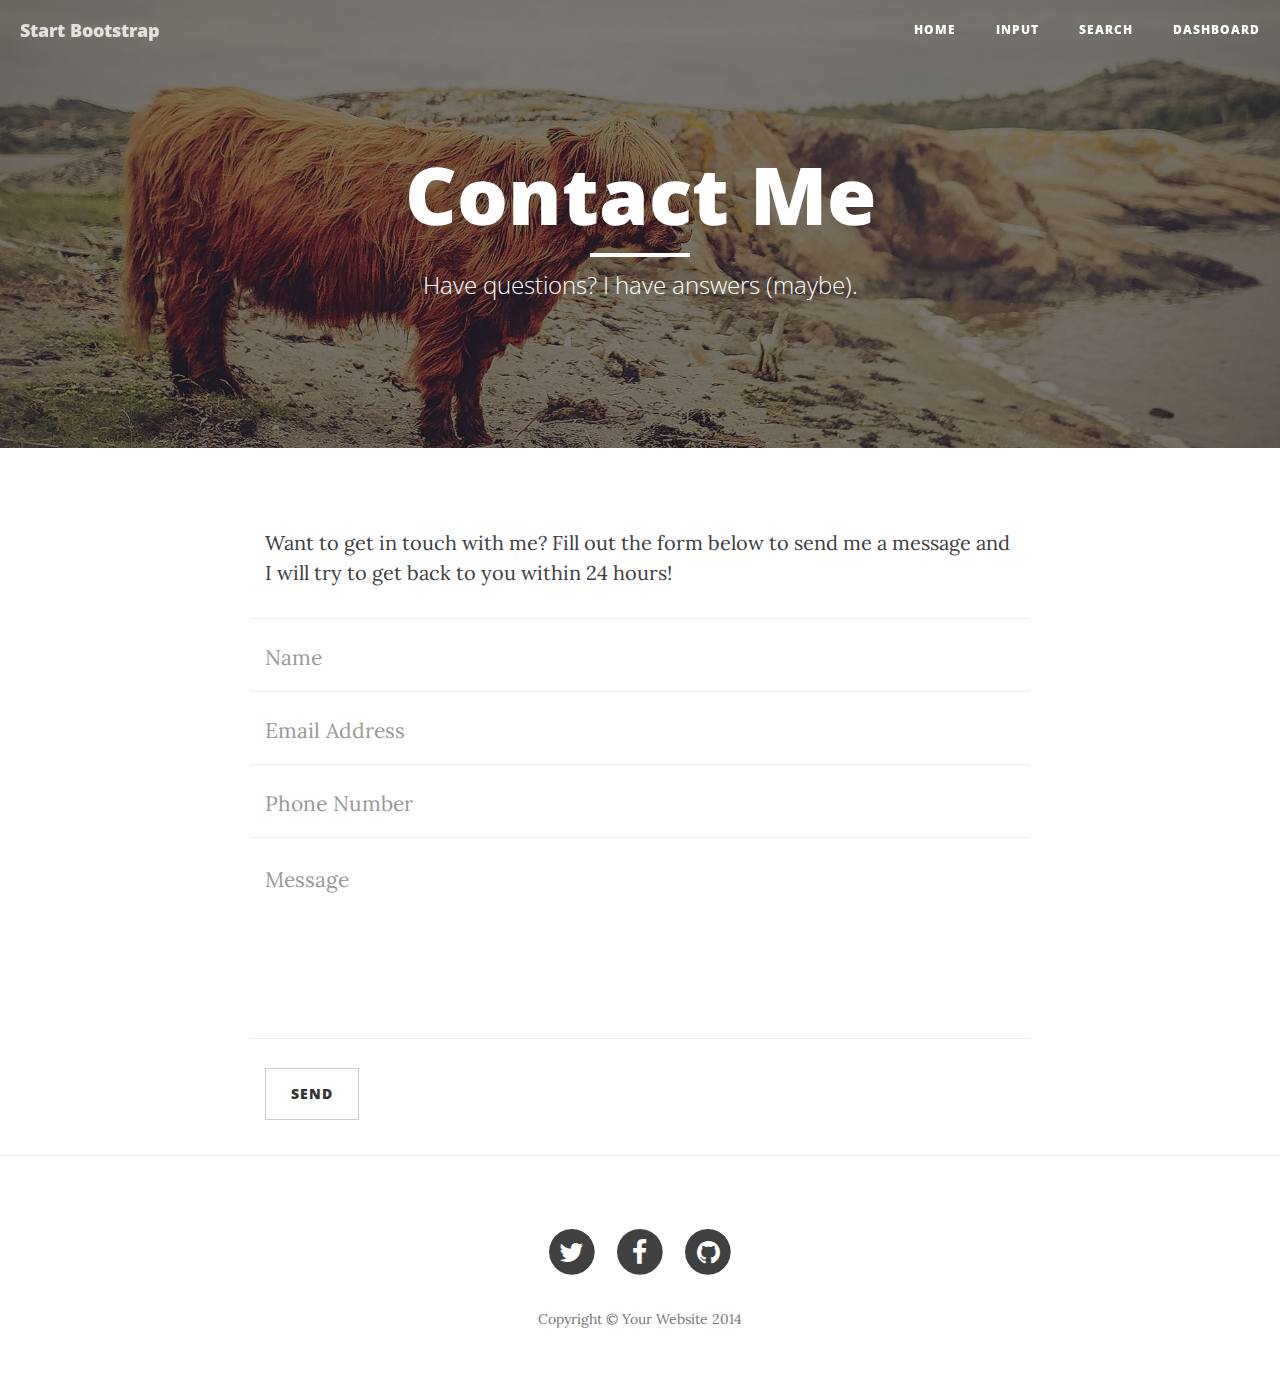
==== dashboard.html @ 0fe96e44 "Initial bootstrap project" ====
<!DOCTYPE html>
<html lang="en">

<head>

    <meta charset="utf-8">
    <meta http-equiv="X-UA-Compatible" content="IE=edge">
    <meta name="viewport" content="width=device-width, initial-scale=1">
    <meta name="description" content="">
    <meta name="author" content="">

    <title>Clean Blog - Contact</title>

    <!-- Bootstrap Core CSS -->
    <link href="css/bootstrap.min.css" rel="stylesheet">

    <!-- Custom CSS -->
    <link href="css/clean-blog.min.css" rel="stylesheet">

    <!-- Custom Fonts -->
    <link href="http://maxcdn.bootstrapcdn.com/font-awesome/4.1.0/css/font-awesome.min.css" rel="stylesheet" type="text/css">
    <link href='http://fonts.googleapis.com/css?family=Lora:400,700,400italic,700italic' rel='stylesheet' type='text/css'>
    <link href='http://fonts.googleapis.com/css?family=Open+Sans:300italic,400italic,600italic,700italic,800italic,400,300,600,700,800' rel='stylesheet' type='text/css'>

    <!-- HTML5 Shim and Respond.js IE8 support of HTML5 elements and media queries -->
    <!-- WARNING: Respond.js doesn't work if you view the page via file:// -->
    <!--[if lt IE 9]>
        <script src="https://oss.maxcdn.com/libs/html5shiv/3.7.0/html5shiv.js"></script>
        <script src="https://oss.maxcdn.com/libs/respond.js/1.4.2/respond.min.js"></script>
    <![endif]-->

</head>

<body>

    <!-- Navigation -->
    <nav class="navbar navbar-default navbar-custom navbar-fixed-top">
        <div class="container-fluid">
            <!-- Brand and toggle get grouped for better mobile display -->
            <div class="navbar-header page-scroll">
                <button type="button" class="navbar-toggle" data-toggle="collapse" data-target="#bs-example-navbar-collapse-1">
                    <span class="sr-only">Toggle navigation</span>
                    <span class="icon-bar"></span>
                    <span class="icon-bar"></span>
                    <span class="icon-bar"></span>
                </button>
                <a class="navbar-brand" href="index.html">Start Bootstrap</a>
            </div>

            <!-- Collect the nav links, forms, and other content for toggling -->
            <div class="collapse navbar-collapse" id="bs-example-navbar-collapse-1">
                <ul class="nav navbar-nav navbar-right">
                    <li>
                        <a href="index.html">Home</a>
                    </li>
                    <li>
                        <a href="input.html">Input</a>
                    </li>
                    <li>
                        <a href="search.html">Search</a>
                    </li>
                    <li>
                        <a href="dashboard.html">Dashboard</a>
                    </li>
                </ul>
            </div>
            <!-- /.navbar-collapse -->
        </div>
        <!-- /.container -->
    </nav>

    <!-- Page Header -->
    <!-- Set your background image for this header on the line below. -->
    <header class="intro-header" style="background-image: url('img/contact-bg.jpg')">
        <div class="container">
            <div class="row">
                <div class="col-lg-8 col-lg-offset-2 col-md-10 col-md-offset-1">
                    <div class="page-heading">
                        <h1>Contact Me</h1>
                        <hr class="small">
                        <span class="subheading">Have questions? I have answers (maybe).</span>
                    </div>
                </div>
            </div>
        </div>
    </header>

    <!-- Main Content -->
    <div class="container">
        <div class="row">
            <div class="col-lg-8 col-lg-offset-2 col-md-10 col-md-offset-1">
                <p>Want to get in touch with me? Fill out the form below to send me a message and I will try to get back to you within 24 hours!</p>
                <!-- Contact Form - Enter your email address on line 19 of the mail/contact_me.php file to make this form work. -->
                <!-- WARNING: Some web hosts do not allow emails to be sent through forms to common mail hosts like Gmail or Yahoo. It's recommended that you use a private domain email address! -->
                <!-- NOTE: To use the contact form, your site must be on a live web host with PHP! The form will not work locally! -->
                <form name="sentMessage" id="contactForm" novalidate>
                    <div class="row control-group">
                        <div class="form-group col-xs-12 floating-label-form-group controls">
                            <label>Name</label>
                            <input type="text" class="form-control" placeholder="Name" id="name" required data-validation-required-message="Please enter your name.">
                            <p class="help-block text-danger"></p>
                        </div>
                    </div>
                    <div class="row control-group">
                        <div class="form-group col-xs-12 floating-label-form-group controls">
                            <label>Email Address</label>
                            <input type="email" class="form-control" placeholder="Email Address" id="email" required data-validation-required-message="Please enter your email address.">
                            <p class="help-block text-danger"></p>
                        </div>
                    </div>
                    <div class="row control-group">
                        <div class="form-group col-xs-12 floating-label-form-group controls">
                            <label>Phone Number</label>
                            <input type="tel" class="form-control" placeholder="Phone Number" id="phone" required data-validation-required-message="Please enter your phone number.">
                            <p class="help-block text-danger"></p>
                        </div>
                    </div>
                    <div class="row control-group">
                        <div class="form-group col-xs-12 floating-label-form-group controls">
                            <label>Message</label>
                            <textarea rows="5" class="form-control" placeholder="Message" id="message" required data-validation-required-message="Please enter a message."></textarea>
                            <p class="help-block text-danger"></p>
                        </div>
                    </div>
                    <br>
                    <div id="success"></div>
                    <div class="row">
                        <div class="form-group col-xs-12">
                            <button type="submit" class="btn btn-default">Send</button>
                        </div>
                    </div>
                </form>
            </div>
        </div>
    </div>

    <hr>

    <!-- Footer -->
    <footer>
        <div class="container">
            <div class="row">
                <div class="col-lg-8 col-lg-offset-2 col-md-10 col-md-offset-1">
                    <ul class="list-inline text-center">
                        <li>
                            <a href="#">
                                <span class="fa-stack fa-lg">
                                    <i class="fa fa-circle fa-stack-2x"></i>
                                    <i class="fa fa-twitter fa-stack-1x fa-inverse"></i>
                                </span>
                            </a>
                        </li>
                        <li>
                            <a href="#">
                                <span class="fa-stack fa-lg">
                                    <i class="fa fa-circle fa-stack-2x"></i>
                                    <i class="fa fa-facebook fa-stack-1x fa-inverse"></i>
                                </span>
                            </a>
                        </li>
                        <li>
                            <a href="#">
                                <span class="fa-stack fa-lg">
                                    <i class="fa fa-circle fa-stack-2x"></i>
                                    <i class="fa fa-github fa-stack-1x fa-inverse"></i>
                                </span>
                            </a>
                        </li>
                    </ul>
                    <p class="copyright text-muted">Copyright &copy; Your Website 2014</p>
                </div>
            </div>
        </div>
    </footer>

    <!-- jQuery -->
    <script src="js/jquery.js"></script>

    <!-- Bootstrap Core JavaScript -->
    <script src="js/bootstrap.min.js"></script>

    <!-- Custom Theme JavaScript -->
    <script src="js/clean-blog.min.js"></script>

</body>

</html>
---- css/clean-blog.min.css ----
/*!
 * Clean Blog v1.0.0 (http://startbootstrap.com)
 * Copyright 2014 Start Bootstrap
 * Licensed under Apache 2.0 (https://github.com/IronSummitMedia/startbootstrap/blob/gh-pages/LICENSE)
 */

body{font-family:Lora,'Times New Roman',serif;font-size:20px;color:#404040}p{line-height:1.5;margin:30px 0}p a{text-decoration:underline}h1,h2,h3,h4,h5,h6{font-family:'Open Sans','Helvetica Neue',Helvetica,Arial,sans-serif;font-weight:800}a{color:#404040}a:hover,a:focus{color:#0085a1}a img:hover,a img:focus{cursor:zoom-in}blockquote{color:gray;font-style:italic}hr.small{max-width:100px;margin:15px auto;border-width:4px;border-color:#fff}.navbar-custom{position:absolute;top:0;left:0;width:100%;z-index:3;font-family:'Open Sans','Helvetica Neue',Helvetica,Arial,sans-serif}.navbar-custom .navbar-brand{font-weight:800}.navbar-custom .nav li a{text-transform:uppercase;font-size:12px;font-weight:800;letter-spacing:1px}@media only screen and (min-width:768px){.navbar-custom{background:0 0;border-bottom:1px solid transparent}.navbar-custom .navbar-brand{color:#fff;padding:20px}.navbar-custom .navbar-brand:hover,.navbar-custom .navbar-brand:focus{color:rgba(255,255,255,.8)}.navbar-custom .nav li a{color:#fff;padding:20px}.navbar-custom .nav li a:hover,.navbar-custom .nav li a:focus{color:rgba(255,255,255,.8)}}@media only screen and (min-width:1170px){.navbar-custom{-webkit-transition:background-color .3s;-moz-transition:background-color .3s;transition:background-color .3s;-webkit-transform:translate3d(0,0,0);-moz-transform:translate3d(0,0,0);-ms-transform:translate3d(0,0,0);-o-transform:translate3d(0,0,0);transform:translate3d(0,0,0);-webkit-backface-visibility:hidden;backface-visibility:hidden}.navbar-custom.is-fixed{position:fixed;top:-61px;background-color:rgba(255,255,255,.9);border-bottom:1px solid #f2f2f2;-webkit-transition:-webkit-transform .3s;-moz-transition:-moz-transform .3s;transition:transform .3s}.navbar-custom.is-fixed .navbar-brand{color:#404040}.navbar-custom.is-fixed .navbar-brand:hover,.navbar-custom.is-fixed .navbar-brand:focus{color:#0085a1}.navbar-custom.is-fixed .nav li a{color:#404040}.navbar-custom.is-fixed .nav li a:hover,.navbar-custom.is-fixed .nav li a:focus{color:#0085a1}.navbar-custom.is-visible{-webkit-transform:translate3d(0,100%,0);-moz-transform:translate3d(0,100%,0);-ms-transform:translate3d(0,100%,0);-o-transform:translate3d(0,100%,0);transform:translate3d(0,100%,0)}}.intro-header{background-color:gray;background:no-repeat center center;background-attachment:scroll;-webkit-background-size:cover;-moz-background-size:cover;background-size:cover;-o-background-size:cover;margin-bottom:50px}.intro-header .site-heading,.intro-header .post-heading,.intro-header .page-heading{padding:100px 0 50px;color:#fff}@media only screen and (min-width:768px){.intro-header .site-heading,.intro-header .post-heading,.intro-header .page-heading{padding:150px 0}}.intro-header .site-heading,.intro-header .page-heading{text-align:center}.intro-header .site-heading h1,.intro-header .page-heading h1{margin-top:0;font-size:50px}.intro-header .site-heading .subheading,.intro-header .page-heading .subheading{font-size:24px;line-height:1.1;display:block;font-family:'Open Sans','Helvetica Neue',Helvetica,Arial,sans-serif;font-weight:300;margin:10px 0 0}@media only screen and (min-width:768px){.intro-header .site-heading h1,.intro-header .page-heading h1{font-size:80px}}.intro-header .post-heading h1{font-size:35px}.intro-header .post-heading .subheading,.intro-header .post-heading .meta{line-height:1.1;display:block}.intro-header .post-heading .subheading{font-family:'Open Sans','Helvetica Neue',Helvetica,Arial,sans-serif;font-size:24px;margin:10px 0 30px;font-weight:600}.intro-header .post-heading .meta{font-family:Lora,'Times New Roman',serif;font-style:italic;font-weight:300;font-size:20px}.intro-header .post-heading .meta a{color:#fff}@media only screen and (min-width:768px){.intro-header .post-heading h1{font-size:55px}.intro-header .post-heading .subheading{font-size:30px}}.post-preview>a{color:#404040}.post-preview>a:hover,.post-preview>a:focus{text-decoration:none;color:#0085a1}.post-preview>a>.post-title{font-size:30px;margin-top:30px;margin-bottom:10px}.post-preview>a>.post-subtitle{margin:0;font-weight:300;margin-bottom:10px}.post-preview>.post-meta{color:gray;font-size:18px;font-style:italic;margin-top:0}.post-preview>.post-meta>a{text-decoration:none;color:#404040}.post-preview>.post-meta>a:hover,.post-preview>.post-meta>a:focus{color:#0085a1;text-decoration:underline}@media only screen and (min-width:768px){.post-preview>a>.post-title{font-size:36px}}.section-heading{font-size:36px;margin-top:60px;font-weight:700}.caption{text-align:center;font-size:14px;padding:10px;font-style:italic;margin:0;display:block;border-bottom-right-radius:5px;border-bottom-left-radius:5px}footer{padding:50px 0 65px}footer .list-inline{margin:0;padding:0}footer .copyright{font-size:14px;text-align:center;margin-bottom:0}.floating-label-form-group{font-size:14px;position:relative;margin-bottom:0;padding-bottom:.5em;border-bottom:1px solid #eee}.floating-label-form-group input,.floating-label-form-group textarea{z-index:1;position:relative;padding-right:0;padding-left:0;border:none;border-radius:0;font-size:1.5em;background:0 0;box-shadow:none!important;resize:none}.floating-label-form-group label{display:block;z-index:0;position:relative;top:2em;margin:0;font-size:.85em;line-height:1.764705882em;vertical-align:middle;vertical-align:baseline;opacity:0;-webkit-transition:top .3s ease,opacity .3s ease;-moz-transition:top .3s ease,opacity .3s ease;-ms-transition:top .3s ease,opacity .3s ease;transition:top .3s ease,opacity .3s ease}.floating-label-form-group::not(:first-child){padding-left:14px;border-left:1px solid #eee}.floating-label-form-group-with-value label{top:0;opacity:1}.floating-label-form-group-with-focus label{color:#0085a1}form .row:first-child .floating-label-form-group{border-top:1px solid #eee}.btn{font-family:'Open Sans','Helvetica Neue',Helvetica,Arial,sans-serif;text-transform:uppercase;font-size:14px;font-weight:800;letter-spacing:1px;border-radius:0;padding:15px 25px}.btn-lg{font-size:16px;padding:25px 35px}.btn-default:hover,.btn-default:focus{background-color:#0085a1;border:1px solid #0085a1;color:#fff}.pager{margin:20px 0 0}.pager li>a,.pager li>span{font-family:'Open Sans','Helvetica Neue',Helvetica,Arial,sans-serif;text-transform:uppercase;font-size:14px;font-weight:800;letter-spacing:1px;padding:15px 25px;background-color:#fff;border-radius:0}.pager li>a:hover,.pager li>a:focus{color:#fff;background-color:#0085a1;border:1px solid #0085a1}.pager .disabled>a,.pager .disabled>a:hover,.pager .disabled>a:focus,.pager .disabled>span{color:gray;background-color:#404040;cursor:not-allowed}::-moz-selection{color:#fff;text-shadow:none;background:#0085a1}::selection{color:#fff;text-shadow:none;background:#0085a1}img::selection{color:#fff;background:0 0}img::-moz-selection{color:#fff;background:0 0}body{webkit-tap-highlight-color:#0085a1}
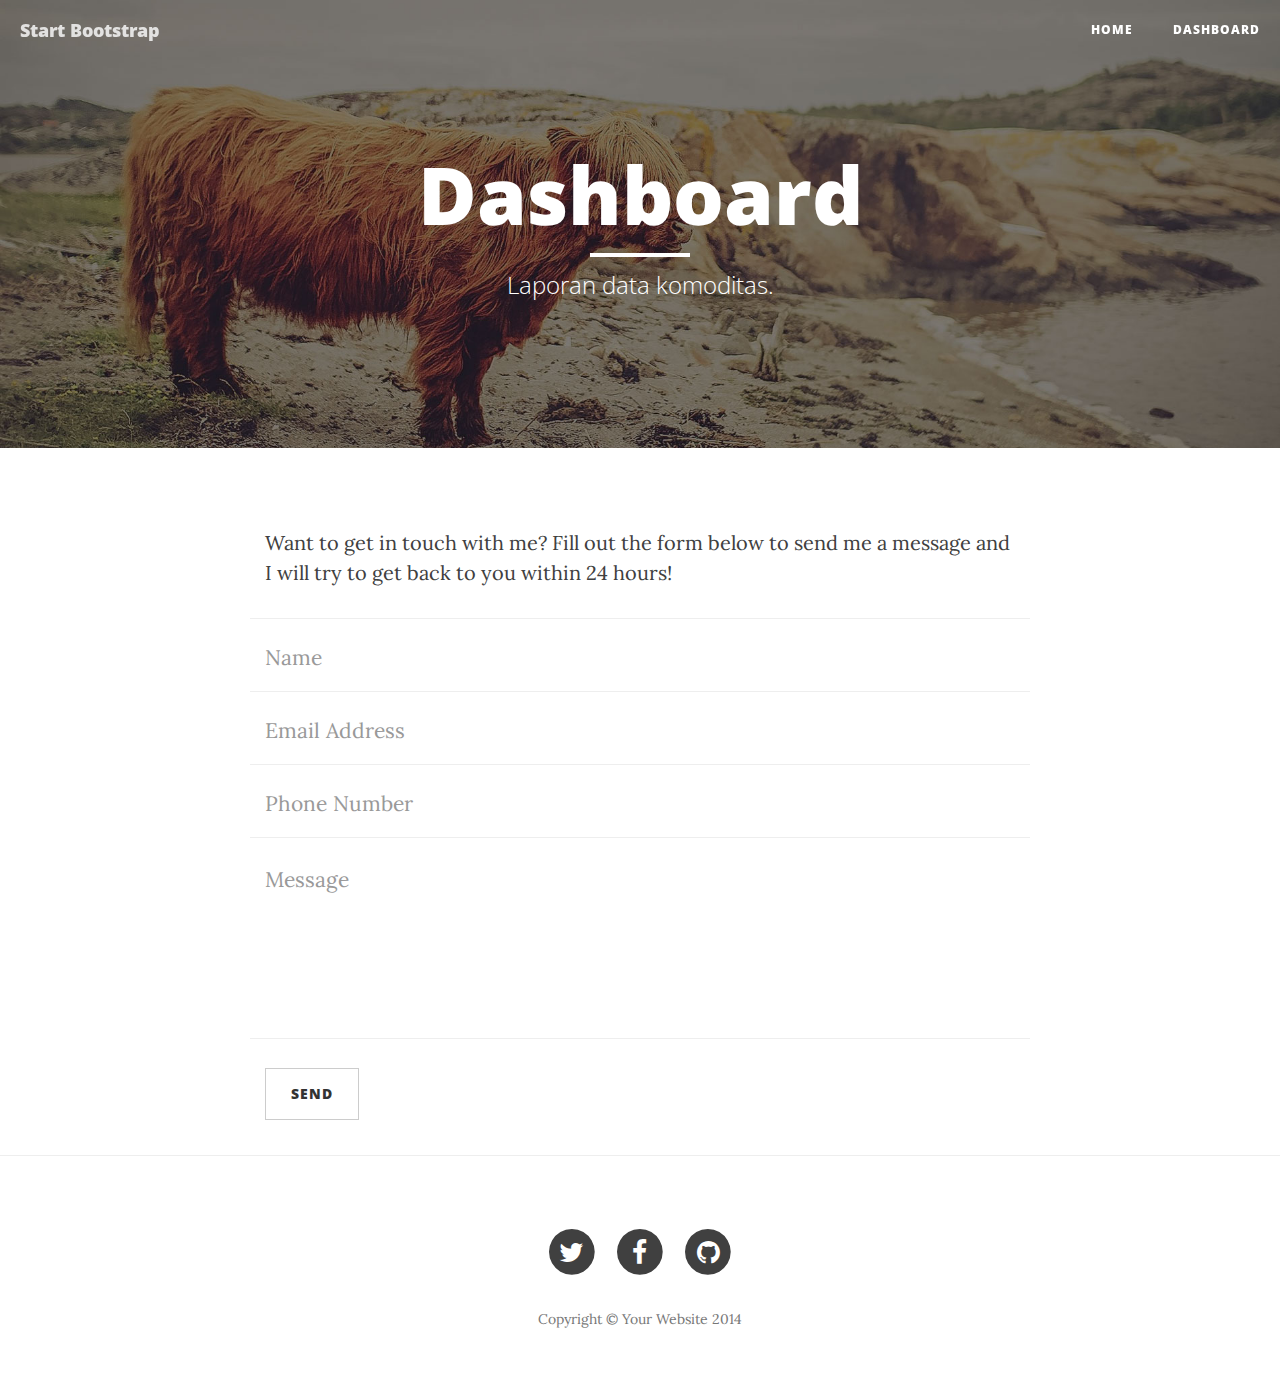
==== commit 11d4c55a: "Initiate homepage UI" ====
--- a/dashboard.html
+++ b/dashboard.html
@@ -9,7 +9,7 @@
     <meta name="description" content="">
     <meta name="author" content="">
 
-    <title>Clean Blog - Contact</title>
+    <title>Dashboard</title>
 
     <!-- Bootstrap Core CSS -->
     <link href="css/bootstrap.min.css" rel="stylesheet">
@@ -54,12 +54,6 @@
                         <a href="index.html">Home</a>
                     </li>
                     <li>
-                        <a href="input.html">Input</a>
-                    </li>
-                    <li>
-                        <a href="search.html">Search</a>
-                    </li>
-                    <li>
                         <a href="dashboard.html">Dashboard</a>
                     </li>
                 </ul>
@@ -76,9 +70,9 @@
             <div class="row">
                 <div class="col-lg-8 col-lg-offset-2 col-md-10 col-md-offset-1">
                     <div class="page-heading">
-                        <h1>Contact Me</h1>
+                        <h1>Dashboard</h1>
                         <hr class="small">
-                        <span class="subheading">Have questions? I have answers (maybe).</span>
+                        <span class="subheading">Laporan data komoditas.</span>
                     </div>
                 </div>
             </div>
--- a/css/clean-blog.min.css
+++ b/css/clean-blog.min.css
@@ -5,3 +5,20 @@
  */
 
 body{font-family:Lora,'Times New Roman',serif;font-size:20px;color:#404040}p{line-height:1.5;margin:30px 0}p a{text-decoration:underline}h1,h2,h3,h4,h5,h6{font-family:'Open Sans','Helvetica Neue',Helvetica,Arial,sans-serif;font-weight:800}a{color:#404040}a:hover,a:focus{color:#0085a1}a img:hover,a img:focus{cursor:zoom-in}blockquote{color:gray;font-style:italic}hr.small{max-width:100px;margin:15px auto;border-width:4px;border-color:#fff}.navbar-custom{position:absolute;top:0;left:0;width:100%;z-index:3;font-family:'Open Sans','Helvetica Neue',Helvetica,Arial,sans-serif}.navbar-custom .navbar-brand{font-weight:800}.navbar-custom .nav li a{text-transform:uppercase;font-size:12px;font-weight:800;letter-spacing:1px}@media only screen and (min-width:768px){.navbar-custom{background:0 0;border-bottom:1px solid transparent}.navbar-custom .navbar-brand{color:#fff;padding:20px}.navbar-custom .navbar-brand:hover,.navbar-custom .navbar-brand:focus{color:rgba(255,255,255,.8)}.navbar-custom .nav li a{color:#fff;padding:20px}.navbar-custom .nav li a:hover,.navbar-custom .nav li a:focus{color:rgba(255,255,255,.8)}}@media only screen and (min-width:1170px){.navbar-custom{-webkit-transition:background-color .3s;-moz-transition:background-color .3s;transition:background-color .3s;-webkit-transform:translate3d(0,0,0);-moz-transform:translate3d(0,0,0);-ms-transform:translate3d(0,0,0);-o-transform:translate3d(0,0,0);transform:translate3d(0,0,0);-webkit-backface-visibility:hidden;backface-visibility:hidden}.navbar-custom.is-fixed{position:fixed;top:-61px;background-color:rgba(255,255,255,.9);border-bottom:1px solid #f2f2f2;-webkit-transition:-webkit-transform .3s;-moz-transition:-moz-transform .3s;transition:transform .3s}.navbar-custom.is-fixed .navbar-brand{color:#404040}.navbar-custom.is-fixed .navbar-brand:hover,.navbar-custom.is-fixed .navbar-brand:focus{color:#0085a1}.navbar-custom.is-fixed .nav li a{color:#404040}.navbar-custom.is-fixed .nav li a:hover,.navbar-custom.is-fixed .nav li a:focus{color:#0085a1}.navbar-custom.is-visible{-webkit-transform:translate3d(0,100%,0);-moz-transform:translate3d(0,100%,0);-ms-transform:translate3d(0,100%,0);-o-transform:translate3d(0,100%,0);transform:translate3d(0,100%,0)}}.intro-header{background-color:gray;background:no-repeat center center;background-attachment:scroll;-webkit-background-size:cover;-moz-background-size:cover;background-size:cover;-o-background-size:cover;margin-bottom:50px}.intro-header .site-heading,.intro-header .post-heading,.intro-header .page-heading{padding:100px 0 50px;color:#fff}@media only screen and (min-width:768px){.intro-header .site-heading,.intro-header .post-heading,.intro-header .page-heading{padding:150px 0}}.intro-header .site-heading,.intro-header .page-heading{text-align:center}.intro-header .site-heading h1,.intro-header .page-heading h1{margin-top:0;font-size:50px}.intro-header .site-heading .subheading,.intro-header .page-heading .subheading{font-size:24px;line-height:1.1;display:block;font-family:'Open Sans','Helvetica Neue',Helvetica,Arial,sans-serif;font-weight:300;margin:10px 0 0}@media only screen and (min-width:768px){.intro-header .site-heading h1,.intro-header .page-heading h1{font-size:80px}}.intro-header .post-heading h1{font-size:35px}.intro-header .post-heading .subheading,.intro-header .post-heading .meta{line-height:1.1;display:block}.intro-header .post-heading .subheading{font-family:'Open Sans','Helvetica Neue',Helvetica,Arial,sans-serif;font-size:24px;margin:10px 0 30px;font-weight:600}.intro-header .post-heading .meta{font-family:Lora,'Times New Roman',serif;font-style:italic;font-weight:300;font-size:20px}.intro-header .post-heading .meta a{color:#fff}@media only screen and (min-width:768px){.intro-header .post-heading h1{font-size:55px}.intro-header .post-heading .subheading{font-size:30px}}.post-preview>a{color:#404040}.post-preview>a:hover,.post-preview>a:focus{text-decoration:none;color:#0085a1}.post-preview>a>.post-title{font-size:30px;margin-top:30px;margin-bottom:10px}.post-preview>a>.post-subtitle{margin:0;font-weight:300;margin-bottom:10px}.post-preview>.post-meta{color:gray;font-size:18px;font-style:italic;margin-top:0}.post-preview>.post-meta>a{text-decoration:none;color:#404040}.post-preview>.post-meta>a:hover,.post-preview>.post-meta>a:focus{color:#0085a1;text-decoration:underline}@media only screen and (min-width:768px){.post-preview>a>.post-title{font-size:36px}}.section-heading{font-size:36px;margin-top:60px;font-weight:700}.caption{text-align:center;font-size:14px;padding:10px;font-style:italic;margin:0;display:block;border-bottom-right-radius:5px;border-bottom-left-radius:5px}footer{padding:50px 0 65px}footer .list-inline{margin:0;padding:0}footer .copyright{font-size:14px;text-align:center;margin-bottom:0}.floating-label-form-group{font-size:14px;position:relative;margin-bottom:0;padding-bottom:.5em;border-bottom:1px solid #eee}.floating-label-form-group input,.floating-label-form-group textarea{z-index:1;position:relative;padding-right:0;padding-left:0;border:none;border-radius:0;font-size:1.5em;background:0 0;box-shadow:none!important;resize:none}.floating-label-form-group label{display:block;z-index:0;position:relative;top:2em;margin:0;font-size:.85em;line-height:1.764705882em;vertical-align:middle;vertical-align:baseline;opacity:0;-webkit-transition:top .3s ease,opacity .3s ease;-moz-transition:top .3s ease,opacity .3s ease;-ms-transition:top .3s ease,opacity .3s ease;transition:top .3s ease,opacity .3s ease}.floating-label-form-group::not(:first-child){padding-left:14px;border-left:1px solid #eee}.floating-label-form-group-with-value label{top:0;opacity:1}.floating-label-form-group-with-focus label{color:#0085a1}form .row:first-child .floating-label-form-group{border-top:1px solid #eee}.btn{font-family:'Open Sans','Helvetica Neue',Helvetica,Arial,sans-serif;text-transform:uppercase;font-size:14px;font-weight:800;letter-spacing:1px;border-radius:0;padding:15px 25px}.btn-lg{font-size:16px;padding:25px 35px}.btn-default:hover,.btn-default:focus{background-color:#0085a1;border:1px solid #0085a1;color:#fff}.pager{margin:20px 0 0}.pager li>a,.pager li>span{font-family:'Open Sans','Helvetica Neue',Helvetica,Arial,sans-serif;text-transform:uppercase;font-size:14px;font-weight:800;letter-spacing:1px;padding:15px 25px;background-color:#fff;border-radius:0}.pager li>a:hover,.pager li>a:focus{color:#fff;background-color:#0085a1;border:1px solid #0085a1}.pager .disabled>a,.pager .disabled>a:hover,.pager .disabled>a:focus,.pager .disabled>span{color:gray;background-color:#404040;cursor:not-allowed}::-moz-selection{color:#fff;text-shadow:none;background:#0085a1}::selection{color:#fff;text-shadow:none;background:#0085a1}img::selection{color:#fff;background:0 0}img::-moz-selection{color:#fff;background:0 0}body{webkit-tap-highlight-color:#0085a1}
+
+//auto search
+.autocomplete-wrapper { margin: 44px auto 44px; max-width: 600px; }
+.autocomplete-wrapper label { display: block; margin-bottom: .75em; color: #3f4e5e; font-size: 1.25em; }
+.autocomplete-wrapper .text-field { padding: 0 15px; width: 100%; height: 40px; border: 1px solid #CBD3DD; font-size: 1.125em; }
+.autocomplete-wrapper ::-webkit-input-placeholder { color: #CBD3DD; font-style: italic; font-size: 18px; }
+.autocomplete-wrapper :-moz-placeholder { color: #CBD3DD; font-style: italic; font-size: 18px; }
+.autocomplete-wrapper ::-moz-placeholder { color: #CBD3DD; font-style: italic; font-size: 18px; }
+.autocomplete-wrapper :-ms-input-placeholder { color: #CBD3DD; font-style: italic; font-size: 18px; }
+
+.autocomplete-suggestions { overflow: auto; border: 1px solid #CBD3DD; background: #FFF; }
+
+.autocomplete-suggestion { overflow: hidden; padding: 5px 15px; white-space: nowrap; }
+
+.autocomplete-selected { background: #F0F0F0; }
+
+.autocomplete-suggestions strong { color: #029cca; font-weight: normal; }
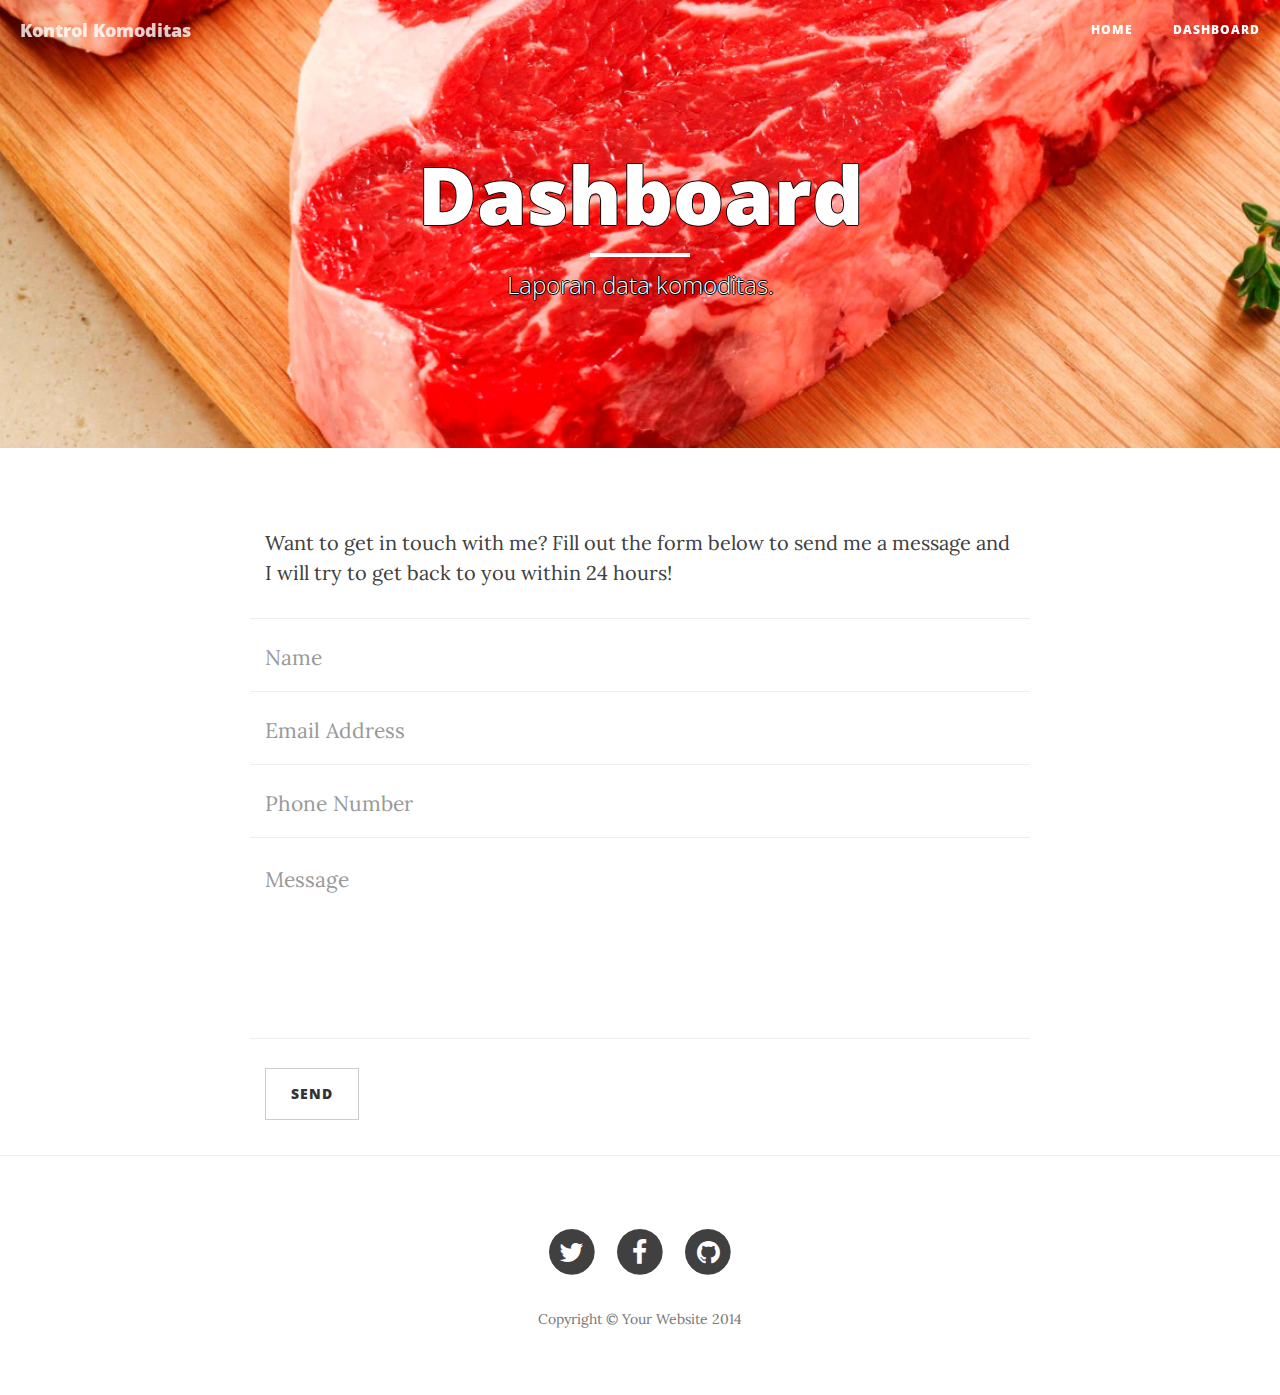
==== commit 2ddb2944: "Edit default bootstrap text and image" ====
--- a/dashboard.html
+++ b/dashboard.html
@@ -15,7 +15,7 @@
     <link href="css/bootstrap.min.css" rel="stylesheet">
 
     <!-- Custom CSS -->
-    <link href="css/clean-blog.min.css" rel="stylesheet">
+    <link href="css/clean-blog.css" rel="stylesheet">
 
     <!-- Custom Fonts -->
     <link href="http://maxcdn.bootstrapcdn.com/font-awesome/4.1.0/css/font-awesome.min.css" rel="stylesheet" type="text/css">
@@ -44,7 +44,7 @@
                     <span class="icon-bar"></span>
                     <span class="icon-bar"></span>
                 </button>
-                <a class="navbar-brand" href="index.html">Start Bootstrap</a>
+                <a class="navbar-brand" href="index.html">Kontrol Komoditas</a>
             </div>
 
             <!-- Collect the nav links, forms, and other content for toggling -->
@@ -65,7 +65,7 @@
 
     <!-- Page Header -->
     <!-- Set your background image for this header on the line below. -->
-    <header class="intro-header" style="background-image: url('img/contact-bg.jpg')">
+    <header class="intro-header" style="background-image: url('img/dashboard.jpg')">
         <div class="container">
             <div class="row">
                 <div class="col-lg-8 col-lg-offset-2 col-md-10 col-md-offset-1">
--- a/css/clean-blog.css
+++ b/css/clean-blog.css
@@ -0,0 +1,422 @@
+/*!
+ * Clean Blog v1.0.0 (http://startbootstrap.com)
+ * Copyright 2014 Start Bootstrap
+ * Licensed under Apache 2.0 (https://github.com/IronSummitMedia/startbootstrap/blob/gh-pages/LICENSE)
+ */
+
+body {
+  font-family: 'Lora', 'Times New Roman', serif;
+  font-size: 20px;
+  color: #404040;
+}
+p {
+  line-height: 1.5;
+  margin: 30px 0;
+}
+p a {
+  text-decoration: underline;
+}
+h1,
+h2,
+h3,
+h4,
+h5,
+h6 {
+  font-family: 'Open Sans', 'Helvetica Neue', Helvetica, Arial, sans-serif;
+  font-weight: 800;
+}
+a {
+  color: #404040;
+}
+a:hover,
+a:focus {
+  color: #0085a1;
+}
+a img:hover,
+a img:focus {
+  cursor: zoom-in;
+}
+blockquote {
+  color: #808080;
+  font-style: italic;
+}
+hr.small {
+  max-width: 100px;
+  margin: 15px auto;
+  border-width: 4px;
+  border-color: white;
+}
+.navbar-custom {
+  position: absolute;
+  top: 0;
+  left: 0;
+  width: 100%;
+  z-index: 3;
+  font-family: 'Open Sans', 'Helvetica Neue', Helvetica, Arial, sans-serif;
+}
+.navbar-custom .navbar-brand {
+  font-weight: 800;
+}
+.navbar-custom .nav li a {
+  text-transform: uppercase;
+  font-size: 12px;
+  font-weight: 800;
+  letter-spacing: 1px;
+}
+@media only screen and (min-width: 768px) {
+  .navbar-custom {
+    background: transparent;
+    border-bottom: 1px solid transparent;
+  }
+  .navbar-custom .navbar-brand {
+    color: white;
+    padding: 20px;
+  }
+  .navbar-custom .navbar-brand:hover,
+  .navbar-custom .navbar-brand:focus {
+    color: rgba(255, 255, 255, 0.8);
+  }
+  .navbar-custom .nav li a {
+    color: white;
+    padding: 20px;
+  }
+  .navbar-custom .nav li a:hover,
+  .navbar-custom .nav li a:focus {
+    color: rgba(255, 255, 255, 0.8);
+  }
+}
+@media only screen and (min-width: 1170px) {
+  .navbar-custom {
+    -webkit-transition: background-color 0.3s;
+    -moz-transition: background-color 0.3s;
+    transition: background-color 0.3s;
+    /* Force Hardware Acceleration in WebKit */
+    -webkit-transform: translate3d(0, 0, 0);
+    -moz-transform: translate3d(0, 0, 0);
+    -ms-transform: translate3d(0, 0, 0);
+    -o-transform: translate3d(0, 0, 0);
+    transform: translate3d(0, 0, 0);
+    -webkit-backface-visibility: hidden;
+    backface-visibility: hidden;
+  }
+  .navbar-custom.is-fixed {
+    /* when the user scrolls down, we hide the header right above the viewport */
+    position: fixed;
+    top: -61px;
+    background-color: rgba(255, 255, 255, 0.9);
+    border-bottom: 1px solid #f2f2f2;
+    -webkit-transition: -webkit-transform 0.3s;
+    -moz-transition: -moz-transform 0.3s;
+    transition: transform 0.3s;
+  }
+  .navbar-custom.is-fixed .navbar-brand {
+    color: #404040;
+  }
+  .navbar-custom.is-fixed .navbar-brand:hover,
+  .navbar-custom.is-fixed .navbar-brand:focus {
+    color: #0085a1;
+  }
+  .navbar-custom.is-fixed .nav li a {
+    color: #404040;
+  }
+  .navbar-custom.is-fixed .nav li a:hover,
+  .navbar-custom.is-fixed .nav li a:focus {
+    color: #0085a1;
+  }
+  .navbar-custom.is-visible {
+    /* if the user changes the scrolling direction, we show the header */
+    -webkit-transform: translate3d(0, 100%, 0);
+    -moz-transform: translate3d(0, 100%, 0);
+    -ms-transform: translate3d(0, 100%, 0);
+    -o-transform: translate3d(0, 100%, 0);
+    transform: translate3d(0, 100%, 0);
+  }
+}
+.intro-header {
+  background-color: #808080;
+  background: no-repeat center center;
+  background-attachment: scroll;
+  -webkit-background-size: cover;
+  -moz-background-size: cover;
+  background-size: cover;
+  -o-background-size: cover;
+  margin-bottom: 50px;
+}
+.intro-header .site-heading,
+.intro-header .post-heading,
+.intro-header .page-heading {
+  padding: 100px 0 50px;
+  color: white;
+  text-shadow: -1px 0 black, 0 1px black, 1px 0 black, 0 -1px black;
+}
+@media only screen and (min-width: 768px) {
+  .intro-header .site-heading,
+  .intro-header .post-heading,
+  .intro-header .page-heading {
+    padding: 150px 0;
+  }
+}
+.intro-header .site-heading,
+.intro-header .page-heading {
+  text-align: center;
+}
+.intro-header .site-heading h1,
+.intro-header .page-heading h1 {
+  margin-top: 0;
+  font-size: 50px;
+}
+.intro-header .site-heading .subheading,
+.intro-header .page-heading .subheading {
+  font-size: 24px;
+  line-height: 1.1;
+  display: block;
+  font-family: 'Open Sans', 'Helvetica Neue', Helvetica, Arial, sans-serif;
+  font-weight: 300;
+  margin: 10px 0 0;
+}
+@media only screen and (min-width: 768px) {
+  .intro-header .site-heading h1,
+  .intro-header .page-heading h1 {
+    font-size: 80px;
+  }
+}
+.intro-header .post-heading h1 {
+  font-size: 35px;
+}
+.intro-header .post-heading .subheading,
+.intro-header .post-heading .meta {
+  line-height: 1.1;
+  display: block;
+}
+.intro-header .post-heading .subheading {
+  font-family: 'Open Sans', 'Helvetica Neue', Helvetica, Arial, sans-serif;
+  font-size: 24px;
+  margin: 10px 0 30px;
+  font-weight: 600;
+}
+.intro-header .post-heading .meta {
+  font-family: 'Lora', 'Times New Roman', serif;
+  font-style: italic;
+  font-weight: 300;
+  font-size: 20px;
+}
+.intro-header .post-heading .meta a {
+  color: white;
+}
+@media only screen and (min-width: 768px) {
+  .intro-header .post-heading h1 {
+    font-size: 55px;
+  }
+  .intro-header .post-heading .subheading {
+    font-size: 30px;
+  }
+}
+.post-preview > a {
+  color: #404040;
+}
+.post-preview > a:hover,
+.post-preview > a:focus {
+  text-decoration: none;
+  color: #0085a1;
+}
+.post-preview > a > .post-title {
+  font-size: 30px;
+  margin-top: 30px;
+  margin-bottom: 10px;
+}
+.post-preview > a > .post-subtitle {
+  margin: 0;
+  font-weight: 300;
+  margin-bottom: 10px;
+}
+.post-preview > .post-meta {
+  color: #808080;
+  font-size: 18px;
+  font-style: italic;
+  margin-top: 0;
+}
+.post-preview > .post-meta > a {
+  text-decoration: none;
+  color: #404040;
+}
+.post-preview > .post-meta > a:hover,
+.post-preview > .post-meta > a:focus {
+  color: #0085a1;
+  text-decoration: underline;
+}
+@media only screen and (min-width: 768px) {
+  .post-preview > a > .post-title {
+    font-size: 36px;
+  }
+}
+.section-heading {
+  font-size: 36px;
+  margin-top: 60px;
+  font-weight: 700;
+}
+.caption {
+  text-align: center;
+  font-size: 14px;
+  padding: 10px;
+  font-style: italic;
+  margin: 0;
+  display: block;
+  border-bottom-right-radius: 5px;
+  border-bottom-left-radius: 5px;
+}
+footer {
+  padding: 50px 0 65px;
+}
+footer .list-inline {
+  margin: 0;
+  padding: 0;
+}
+footer .copyright {
+  font-size: 14px;
+  text-align: center;
+  margin-bottom: 0;
+}
+.floating-label-form-group {
+  font-size: 14px;
+  position: relative;
+  margin-bottom: 0;
+  padding-bottom: 0.5em;
+  border-bottom: 1px solid #eeeeee;
+}
+.floating-label-form-group input,
+.floating-label-form-group textarea {
+  z-index: 1;
+  position: relative;
+  padding-right: 0;
+  padding-left: 0;
+  border: none;
+  border-radius: 0;
+  font-size: 1.5em;
+  background: none;
+  box-shadow: none !important;
+  resize: none;
+}
+.floating-label-form-group label {
+  display: block;
+  z-index: 0;
+  position: relative;
+  top: 2em;
+  margin: 0;
+  font-size: 0.85em;
+  line-height: 1.764705882em;
+  vertical-align: middle;
+  vertical-align: baseline;
+  opacity: 0;
+  -webkit-transition: top 0.3s ease,opacity 0.3s ease;
+  -moz-transition: top 0.3s ease,opacity 0.3s ease;
+  -ms-transition: top 0.3s ease,opacity 0.3s ease;
+  transition: top 0.3s ease,opacity 0.3s ease;
+}
+.floating-label-form-group::not(:first-child) {
+  padding-left: 14px;
+  border-left: 1px solid #eeeeee;
+}
+.floating-label-form-group-with-value label {
+  top: 0;
+  opacity: 1;
+}
+.floating-label-form-group-with-focus label {
+  color: #0085a1;
+}
+form .row:first-child .floating-label-form-group {
+  border-top: 1px solid #eeeeee;
+}
+.btn {
+  font-family: 'Open Sans', 'Helvetica Neue', Helvetica, Arial, sans-serif;
+  text-transform: uppercase;
+  font-size: 14px;
+  font-weight: 800;
+  letter-spacing: 1px;
+  border-radius: 0;
+  padding: 15px 25px;
+}
+.btn-lg {
+  font-size: 16px;
+  padding: 25px 35px;
+}
+.btn-default:hover,
+.btn-default:focus {
+  background-color: #0085a1;
+  border: 1px solid #0085a1;
+  color: white;
+}
+.pager {
+  margin: 20px 0 0;
+}
+.pager li > a,
+.pager li > span {
+  font-family: 'Open Sans', 'Helvetica Neue', Helvetica, Arial, sans-serif;
+  text-transform: uppercase;
+  font-size: 14px;
+  font-weight: 800;
+  letter-spacing: 1px;
+  padding: 15px 25px;
+  background-color: white;
+  border-radius: 0;
+}
+.pager li > a:hover,
+.pager li > a:focus {
+  color: white;
+  background-color: #0085a1;
+  border: 1px solid #0085a1;
+}
+.pager .disabled > a,
+.pager .disabled > a:hover,
+.pager .disabled > a:focus,
+.pager .disabled > span {
+  color: #808080;
+  background-color: #404040;
+  cursor: not-allowed;
+}
+::-moz-selection {
+  color: white;
+  text-shadow: none;
+  background: #0085a1;
+}
+::selection {
+  color: white;
+  text-shadow: none;
+  background: #0085a1;
+}
+img::selection {
+  color: white;
+  background: transparent;
+}
+img::-moz-selection {
+  color: white;
+  background: transparent;
+}
+body {
+  webkit-tap-highlight-color: #0085a1;
+}
+
+.transparentButton {
+    background-color: Transparent;
+    background-repeat:no-repeat;
+    border: none;
+    cursor:pointer;
+    overflow: hidden;
+    outline:none;
+}
+
+//auto search
+.autocomplete-wrapper { margin: 44px auto 44px; max-width: 600px; }
+.autocomplete-wrapper label { display: block; margin-bottom: .75em; color: #3f4e5e; font-size: 1.25em; }
+.autocomplete-wrapper .text-field { padding: 0 15px; width: 100%; height: 40px; border: 1px solid #CBD3DD; font-size: 1.125em; }
+.autocomplete-wrapper ::-webkit-input-placeholder { color: #CBD3DD; font-style: italic; font-size: 18px; }
+.autocomplete-wrapper :-moz-placeholder { color: #CBD3DD; font-style: italic; font-size: 18px; }
+.autocomplete-wrapper ::-moz-placeholder { color: #CBD3DD; font-style: italic; font-size: 18px; }
+.autocomplete-wrapper :-ms-input-placeholder { color: #CBD3DD; font-style: italic; font-size: 18px; }
+
+.autocomplete-suggestions { overflow: auto; border: 1px solid #CBD3DD; background: #FFF; }
+
+.autocomplete-suggestion { overflow: hidden; padding: 5px 15px; white-space: nowrap; }
+
+.autocomplete-selected { background: #F0F0F0; }
+
+.autocomplete-suggestions strong { color: #029cca; font-weight: normal; }
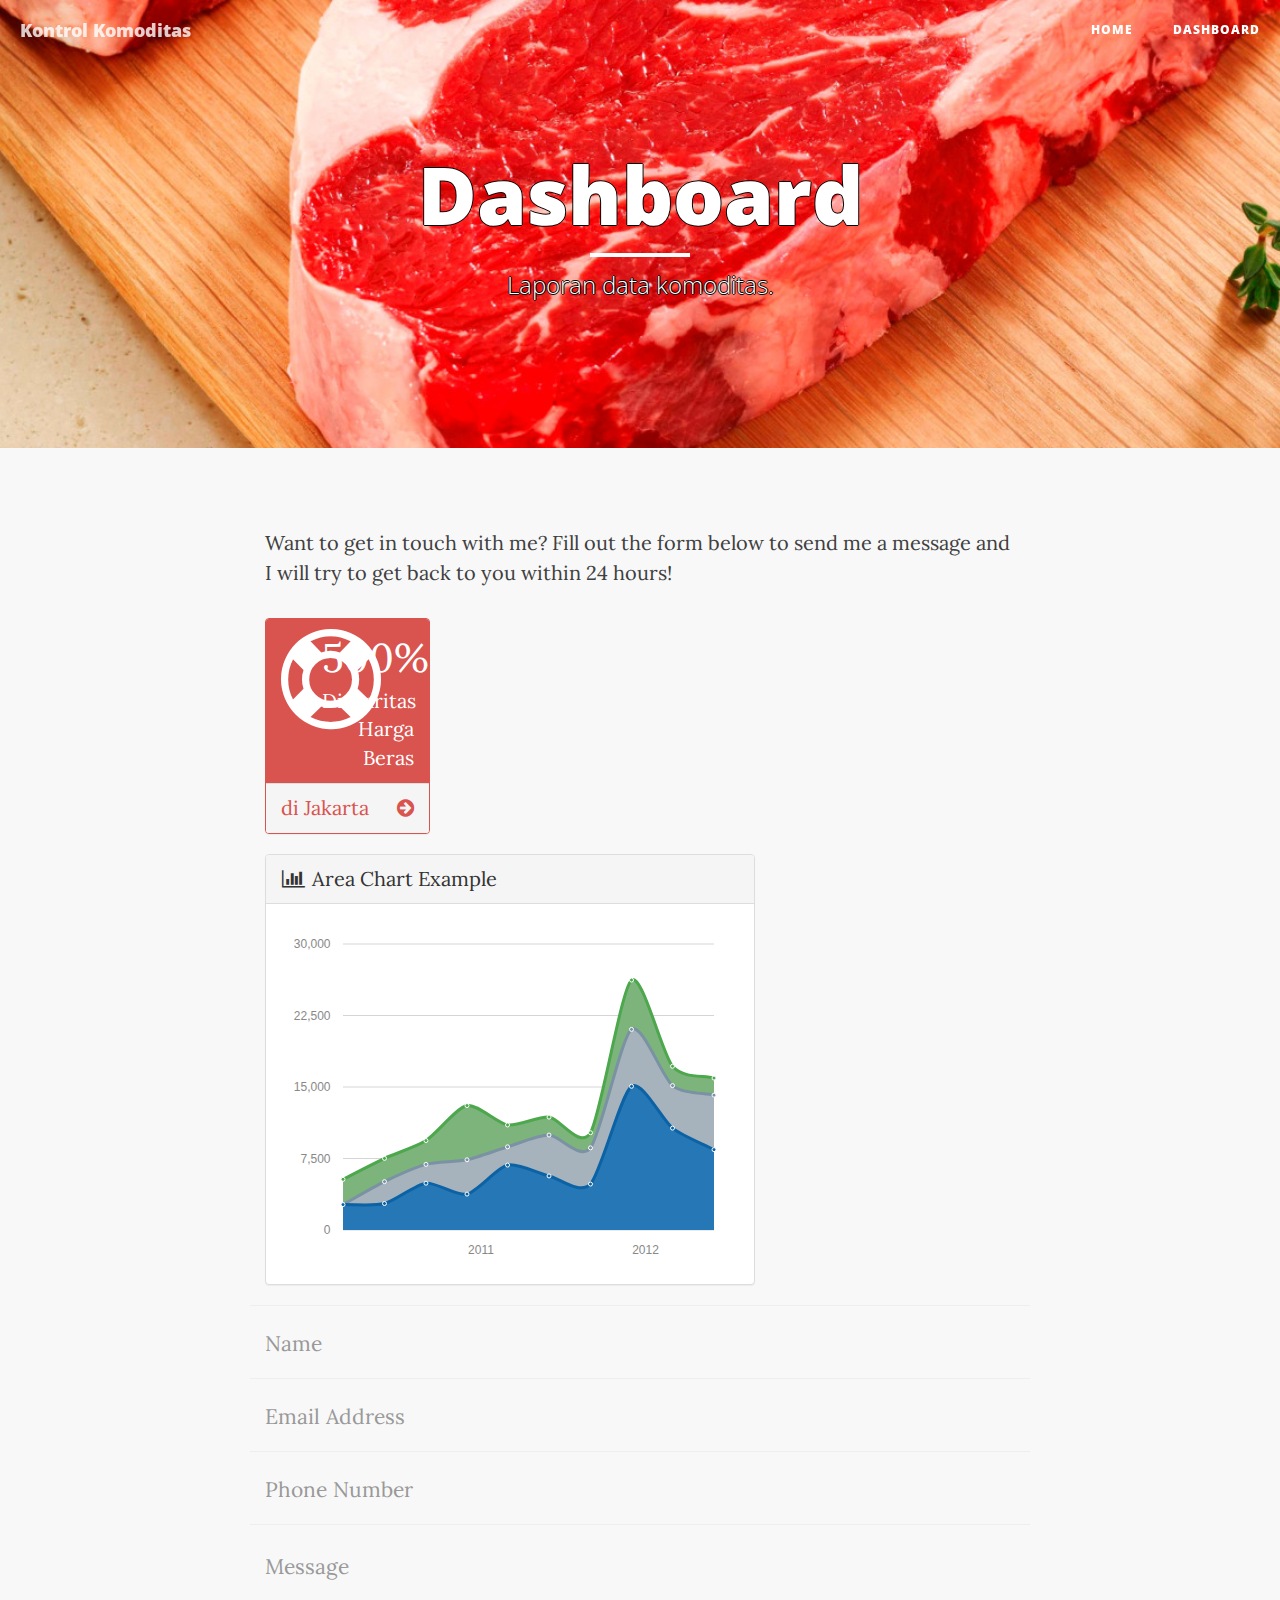
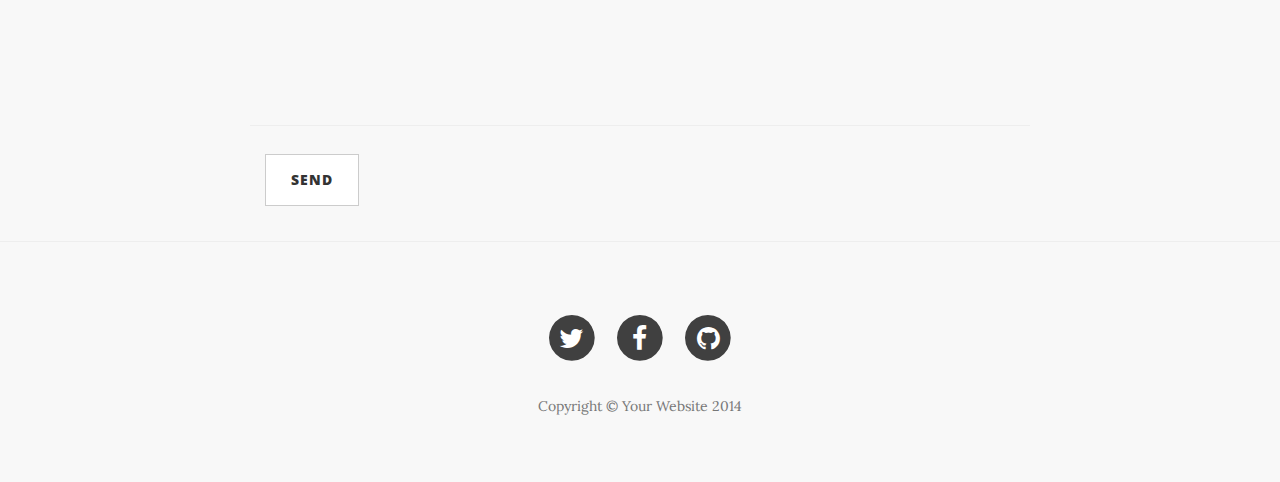
==== commit 741dbcfa: "morrisjs in dashboard" ====
--- a/dashboard.html
+++ b/dashboard.html
@@ -21,6 +21,10 @@
     <link href="http://maxcdn.bootstrapcdn.com/font-awesome/4.1.0/css/font-awesome.min.css" rel="stylesheet" type="text/css">
     <link href='http://fonts.googleapis.com/css?family=Lora:400,700,400italic,700italic' rel='stylesheet' type='text/css'>
     <link href='http://fonts.googleapis.com/css?family=Open+Sans:300italic,400italic,600italic,700italic,800italic,400,300,600,700,800' rel='stylesheet' type='text/css'>
+
+    <!-- Morris Charts CSS -->
+    <link href="morrisjs/morris.css" rel="stylesheet">
+    <link href="css/sb-admin-2.css" rel="stylesheet">
 
     <!-- HTML5 Shim and Respond.js IE8 support of HTML5 elements and media queries -->
     <!-- WARNING: Respond.js doesn't work if you view the page via file:// -->
@@ -87,6 +91,50 @@
                 <!-- Contact Form - Enter your email address on line 19 of the mail/contact_me.php file to make this form work. -->
                 <!-- WARNING: Some web hosts do not allow emails to be sent through forms to common mail hosts like Gmail or Yahoo. It's recommended that you use a private domain email address! -->
                 <!-- NOTE: To use the contact form, your site must be on a live web host with PHP! The form will not work locally! -->
+               
+               <div class="row">
+                    <div class="col-lg-3 col-md-6">
+                        <div class="panel panel-red">
+                            <div class="panel-heading">
+                                <div class="row">
+                                    <div class="col-xs-3">
+                                        <i class="fa fa-support fa-5x"></i>
+                                    </div>
+                                    <div class="col-xs-9 text-right">
+                                        <div class="huge">500%</div>
+                                        <div>Disparitas Harga Beras</div>
+                                    </div>
+                                </div>
+                            </div>
+                            <a href="#">
+                                <div class="panel-footer">
+                                    <span class="pull-left">di Jakarta</span>
+                                    <span class="pull-right"><i class="fa fa-arrow-circle-right"></i></span>
+                                    <div class="clearfix"></div>
+                                </div>
+                            </a>
+                        </div>
+                    </div>
+                </div> 
+
+
+                <div class="row">
+                    <div class="col-lg-8">
+                        <div class="panel panel-default">
+                            <div class="panel-heading">
+                                <i class="fa fa-bar-chart-o fa-fw"></i> Area Chart Example
+                                
+                            </div>
+                            <!-- /.panel-heading -->
+                            <div class="panel-body">
+                                <div id="morris-area-chart"></div>
+                            </div>
+                            <!-- /.panel-body -->
+                        </div>
+                    </div>
+                </div>
+
+
                 <form name="sentMessage" id="contactForm" novalidate>
                     <div class="row control-group">
                         <div class="form-group col-xs-12 floating-label-form-group controls">
@@ -176,6 +224,11 @@
     <!-- Custom Theme JavaScript -->
     <script src="js/clean-blog.min.js"></script>
 
+     <!-- Morris Charts JavaScript -->
+    <script src="raphael/raphael-min.js"></script>
+    <script src="morrisjs/morris.min.js"></script>
+    <script src="js/morris-data.js"></script>
+
 </body>
 
 </html>
--- a/morrisjs/morris.css
+++ b/morrisjs/morris.css
@@ -0,0 +1,2 @@
+.morris-hover{position:absolute;z-index:1000}.morris-hover.morris-default-style{border-radius:10px;padding:6px;color:#666;background:rgba(255,255,255,0.8);border:solid 2px rgba(230,230,230,0.8);font-family:sans-serif;font-size:12px;text-align:center}.morris-hover.morris-default-style .morris-hover-row-label{font-weight:bold;margin:0.25em 0}
+.morris-hover.morris-default-style .morris-hover-point{white-space:nowrap;margin:0.1em 0}
--- a/css/sb-admin-2.css
+++ b/css/sb-admin-2.css
@@ -0,0 +1,354 @@
+/*!
+ * Start Bootstrap - SB Admin 2 Bootstrap Admin Theme (http://startbootstrap.com)
+ * Code licensed under the Apache License v2.0.
+ * For details, see http://www.apache.org/licenses/LICENSE-2.0.
+ */
+
+body {
+    background-color: #f8f8f8;
+}
+
+#wrapper {
+    width: 100%;
+}
+
+#page-wrapper {
+    padding: 0 15px;
+    min-height: 568px;
+    background-color: #fff;
+}
+
+@media(min-width:768px) {
+    #page-wrapper {
+        position: inherit;
+        margin: 0 0 0 250px;
+        padding: 0 30px;
+        border-left: 1px solid #e7e7e7;
+    }
+}
+
+.navbar-top-links {
+    margin-right: 0;
+}
+
+.navbar-top-links li {
+    display: inline-block;
+}
+
+.navbar-top-links li:last-child {
+    margin-right: 15px;
+}
+
+.navbar-top-links li a {
+    padding: 15px;
+    min-height: 50px;
+}
+
+.navbar-top-links .dropdown-menu li {
+    display: block;
+}
+
+.navbar-top-links .dropdown-menu li:last-child {
+    margin-right: 0;
+}
+
+.navbar-top-links .dropdown-menu li a {
+    padding: 3px 20px;
+    min-height: 0;
+}
+
+.navbar-top-links .dropdown-menu li a div {
+    white-space: normal;
+}
+
+.navbar-top-links .dropdown-messages,
+.navbar-top-links .dropdown-tasks,
+.navbar-top-links .dropdown-alerts {
+    width: 310px;
+    min-width: 0;
+}
+
+.navbar-top-links .dropdown-messages {
+    margin-left: 5px;
+}
+
+.navbar-top-links .dropdown-tasks {
+    margin-left: -59px;
+}
+
+.navbar-top-links .dropdown-alerts {
+    margin-left: -123px;
+}
+
+.navbar-top-links .dropdown-user {
+    right: 0;
+    left: auto;
+}
+
+.sidebar .sidebar-nav.navbar-collapse {
+    padding-right: 0;
+    padding-left: 0;
+}
+
+.sidebar .sidebar-search {
+    padding: 15px;
+}
+
+.sidebar ul li {
+    border-bottom: 1px solid #e7e7e7;
+}
+
+.sidebar ul li a.active {
+    background-color: #eee;
+}
+
+.sidebar .arrow {
+    float: right;
+}
+
+.sidebar .fa.arrow:before {
+    content: "\f104";
+}
+
+.sidebar .active>a>.fa.arrow:before {
+    content: "\f107";
+}
+
+.sidebar .nav-second-level li,
+.sidebar .nav-third-level li {
+    border-bottom: 0!important;
+}
+
+.sidebar .nav-second-level li a {
+    padding-left: 37px;
+}
+
+.sidebar .nav-third-level li a {
+    padding-left: 52px;
+}
+
+@media(min-width:768px) {
+    .sidebar {
+        z-index: 1;
+        position: absolute;
+        width: 250px;
+        margin-top: 51px;
+    }
+
+    .navbar-top-links .dropdown-messages,
+    .navbar-top-links .dropdown-tasks,
+    .navbar-top-links .dropdown-alerts {
+        margin-left: auto;
+    }
+}
+
+.btn-outline {
+    color: inherit;
+    background-color: transparent;
+    transition: all .5s;
+}
+
+.btn-primary.btn-outline {
+    color: #428bca;
+}
+
+.btn-success.btn-outline {
+    color: #5cb85c;
+}
+
+.btn-info.btn-outline {
+    color: #5bc0de;
+}
+
+.btn-warning.btn-outline {
+    color: #f0ad4e;
+}
+
+.btn-danger.btn-outline {
+    color: #d9534f;
+}
+
+.btn-primary.btn-outline:hover,
+.btn-success.btn-outline:hover,
+.btn-info.btn-outline:hover,
+.btn-warning.btn-outline:hover,
+.btn-danger.btn-outline:hover {
+    color: #fff;
+}
+
+.chat {
+    margin: 0;
+    padding: 0;
+    list-style: none;
+}
+
+.chat li {
+    margin-bottom: 10px;
+    padding-bottom: 5px;
+    border-bottom: 1px dotted #999;
+}
+
+.chat li.left .chat-body {
+    margin-left: 60px;
+}
+
+.chat li.right .chat-body {
+    margin-right: 60px;
+}
+
+.chat li .chat-body p {
+    margin: 0;
+}
+
+.panel .slidedown .glyphicon,
+.chat .glyphicon {
+    margin-right: 5px;
+}
+
+.chat-panel .panel-body {
+    height: 350px;
+    overflow-y: scroll;
+}
+
+.login-panel {
+    margin-top: 25%;
+}
+
+.flot-chart {
+    display: block;
+    height: 400px;
+}
+
+.flot-chart-content {
+    width: 100%;
+    height: 100%;
+}
+
+.dataTables_wrapper {
+    position: relative;
+    clear: both;
+}
+
+table.dataTable thead .sorting,
+table.dataTable thead .sorting_asc,
+table.dataTable thead .sorting_desc,
+table.dataTable thead .sorting_asc_disabled,
+table.dataTable thead .sorting_desc_disabled {
+    background: 0 0;
+}
+
+table.dataTable thead .sorting_asc:after {
+    content: "\f0de";
+    float: right;
+    font-family: fontawesome;
+}
+
+table.dataTable thead .sorting_desc:after {
+    content: "\f0dd";
+    float: right;
+    font-family: fontawesome;
+}
+
+table.dataTable thead .sorting:after {
+    content: "\f0dc";
+    float: right;
+    font-family: fontawesome;
+    color: rgba(50,50,50,.5);
+}
+
+.btn-circle {
+    width: 30px;
+    height: 30px;
+    padding: 6px 0;
+    border-radius: 15px;
+    text-align: center;
+    font-size: 12px;
+    line-height: 1.428571429;
+}
+
+.btn-circle.btn-lg {
+    width: 50px;
+    height: 50px;
+    padding: 10px 16px;
+    border-radius: 25px;
+    font-size: 18px;
+    line-height: 1.33;
+}
+
+.btn-circle.btn-xl {
+    width: 70px;
+    height: 70px;
+    padding: 10px 16px;
+    border-radius: 35px;
+    font-size: 24px;
+    line-height: 1.33;
+}
+
+.show-grid [class^=col-] {
+    padding-top: 10px;
+    padding-bottom: 10px;
+    border: 1px solid #ddd;
+    background-color: #eee!important;
+}
+
+.show-grid {
+    margin: 15px 0;
+}
+
+.huge {
+    font-size: 40px;
+}
+
+.panel-green {
+    border-color: #5cb85c;
+}
+
+.panel-green .panel-heading {
+    border-color: #5cb85c;
+    color: #fff;
+    background-color: #5cb85c;
+}
+
+.panel-green a {
+    color: #5cb85c;
+}
+
+.panel-green a:hover {
+    color: #3d8b3d;
+}
+
+.panel-red {
+    border-color: #d9534f;
+}
+
+.panel-red .panel-heading {
+    border-color: #d9534f;
+    color: #fff;
+    background-color: #d9534f;
+}
+
+.panel-red a {
+    color: #d9534f;
+}
+
+.panel-red a:hover {
+    color: #b52b27;
+}
+
+.panel-yellow {
+    border-color: #f0ad4e;
+}
+
+.panel-yellow .panel-heading {
+    border-color: #f0ad4e;
+    color: #fff;
+    background-color: #f0ad4e;
+}
+
+.panel-yellow a {
+    color: #f0ad4e;
+}
+
+.panel-yellow a:hover {
+    color: #df8a13;
+}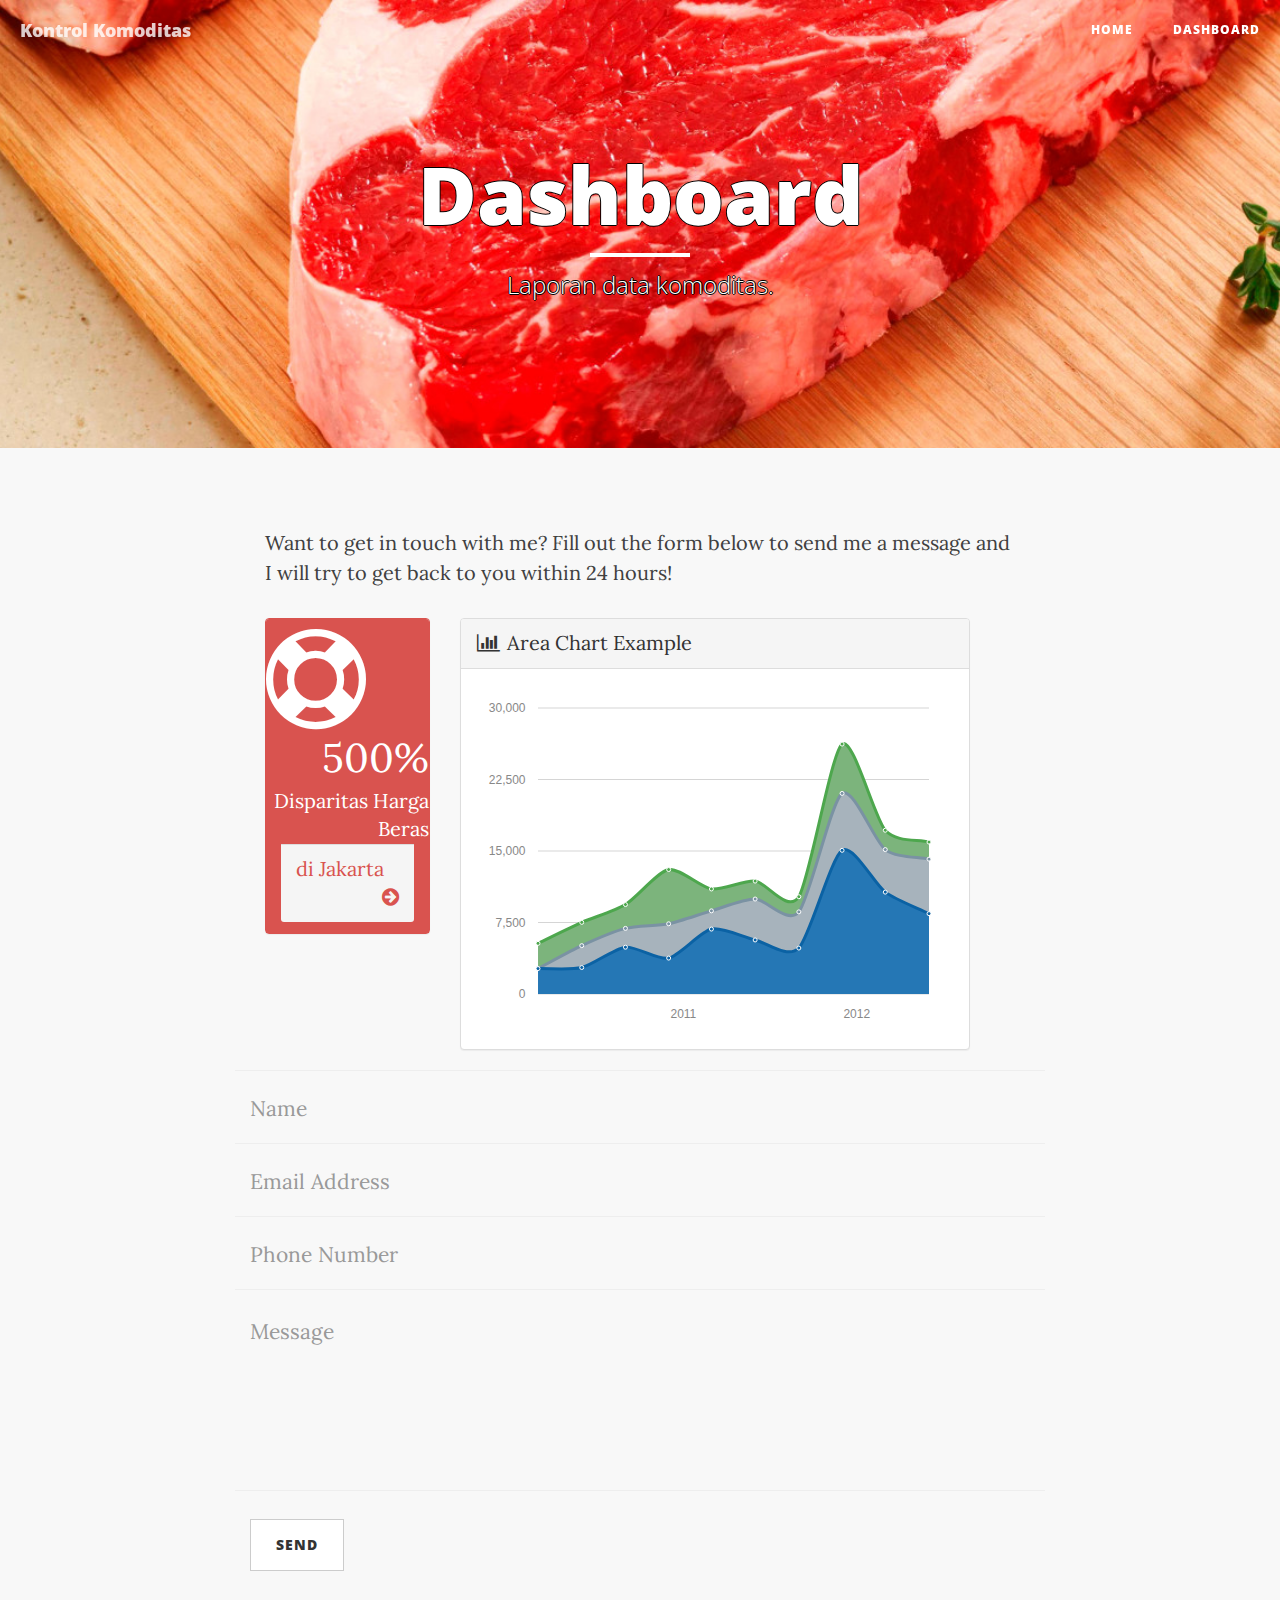
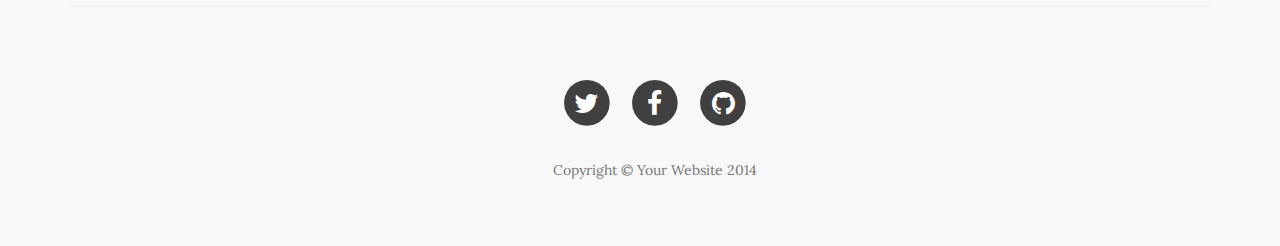
==== commit 05319c01: "Fix bug dashboard warning label" ====
--- a/dashboard.html
+++ b/dashboard.html
@@ -97,13 +97,12 @@
                         <div class="panel panel-red">
                             <div class="panel-heading">
                                 <div class="row">
-                                    <div class="col-xs-3">
+                                    
                                         <i class="fa fa-support fa-5x"></i>
-                                    </div>
-                                    <div class="col-xs-9 text-right">
+                                    
+                                    <div class="text-right">
                                         <div class="huge">500%</div>
                                         <div>Disparitas Harga Beras</div>
-                                    </div>
                                 </div>
                             </div>
                             <a href="#">
